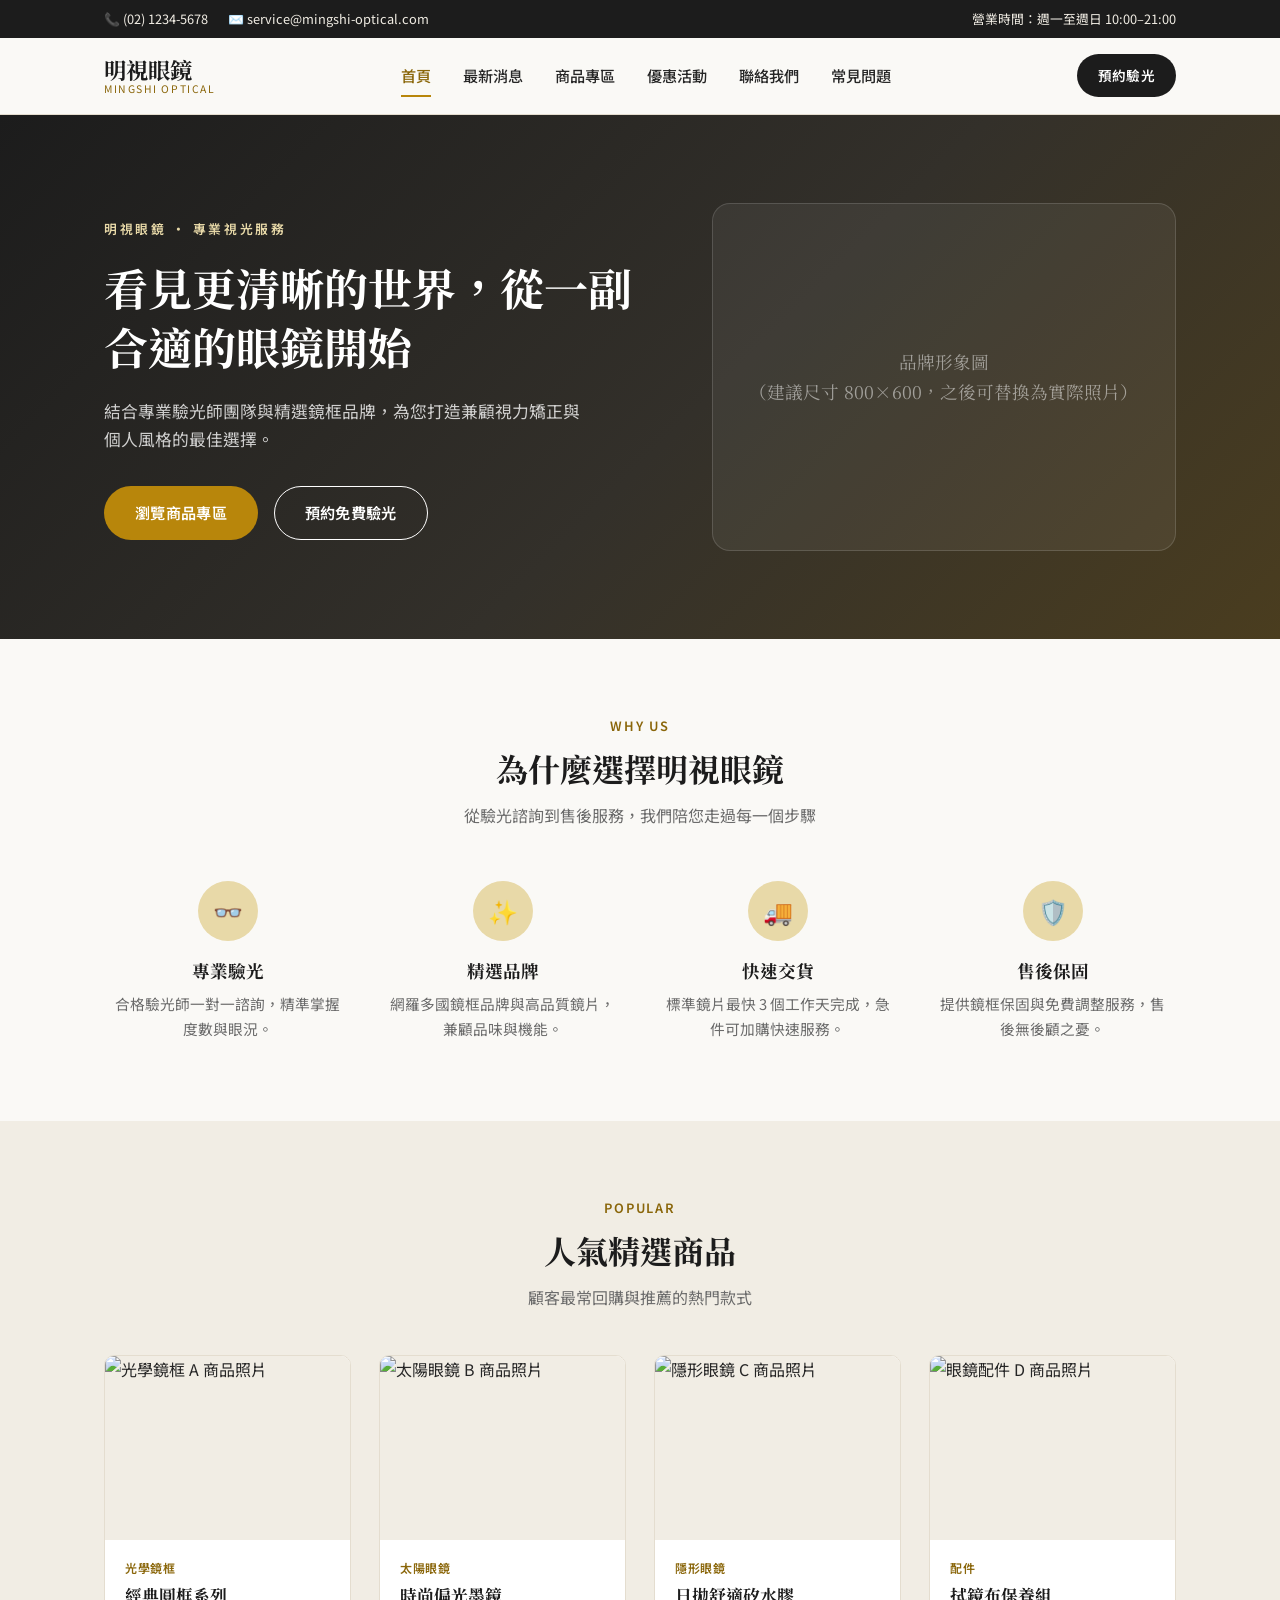
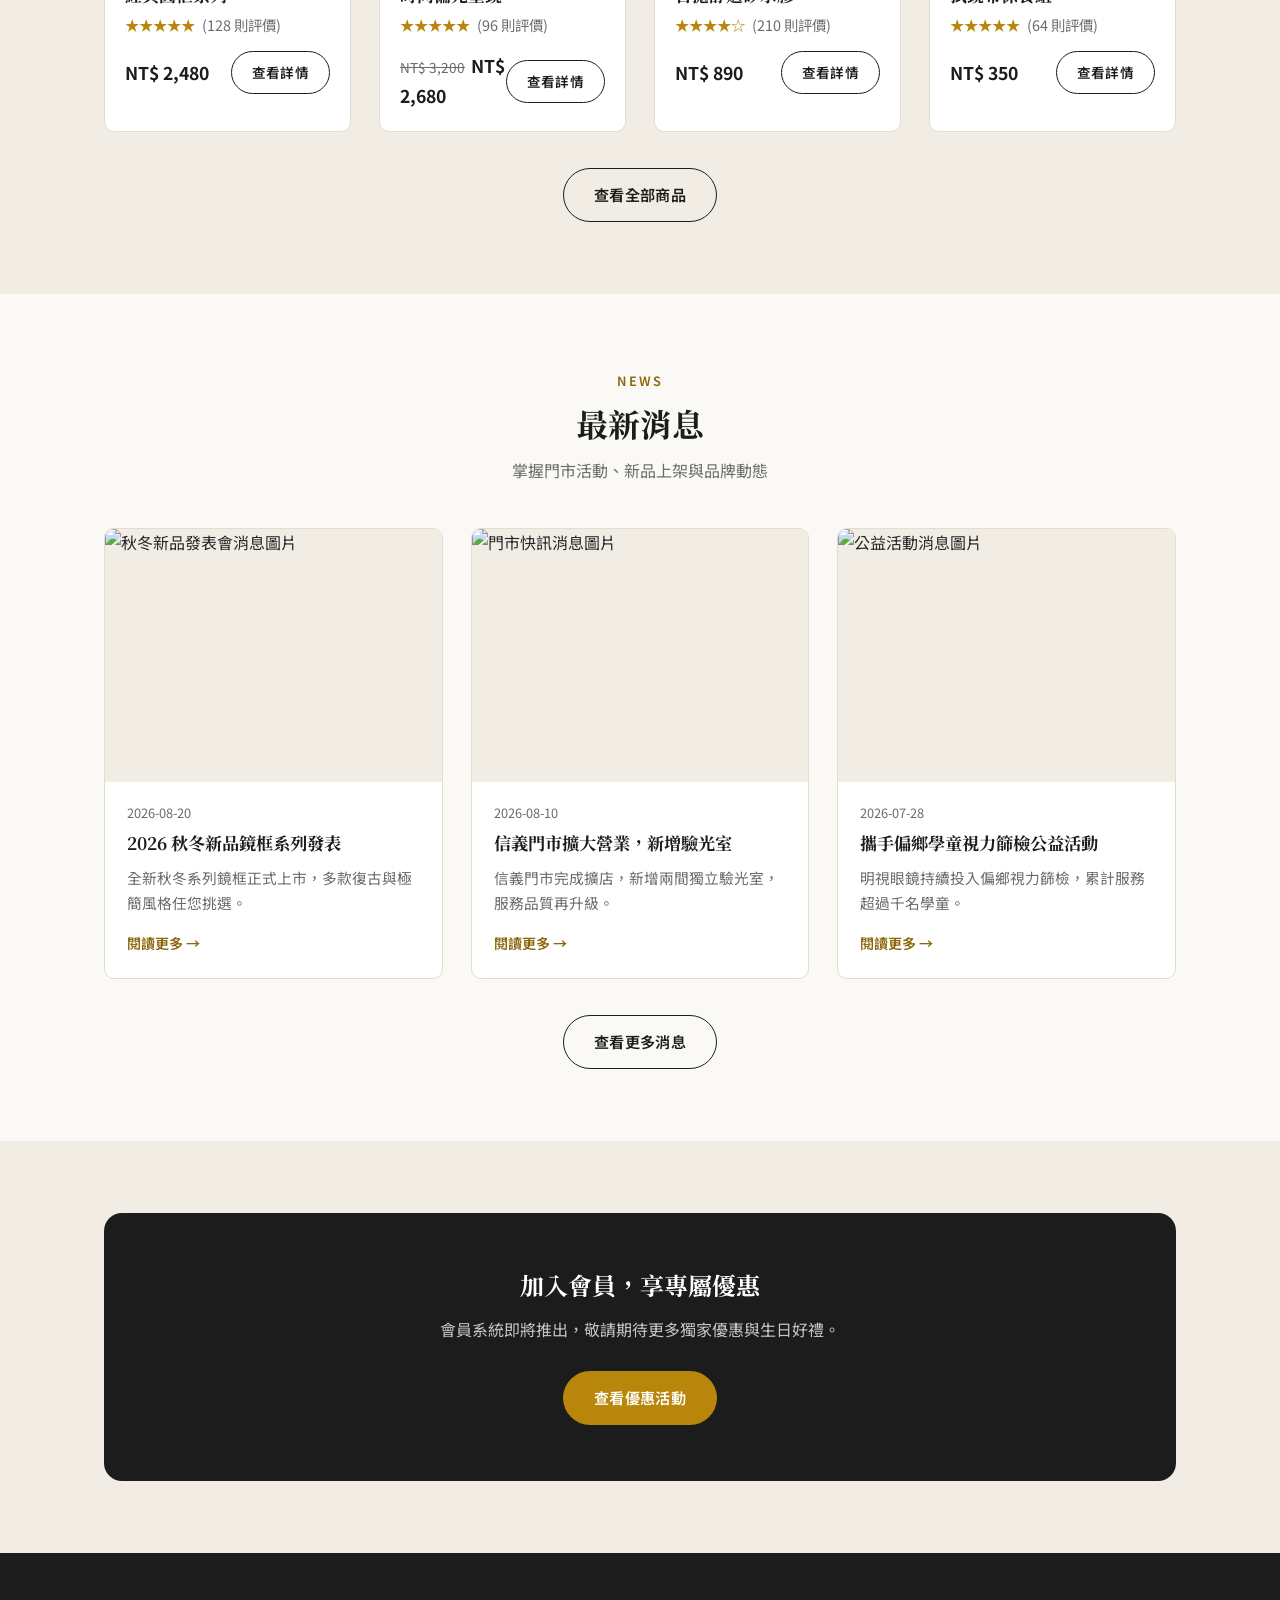
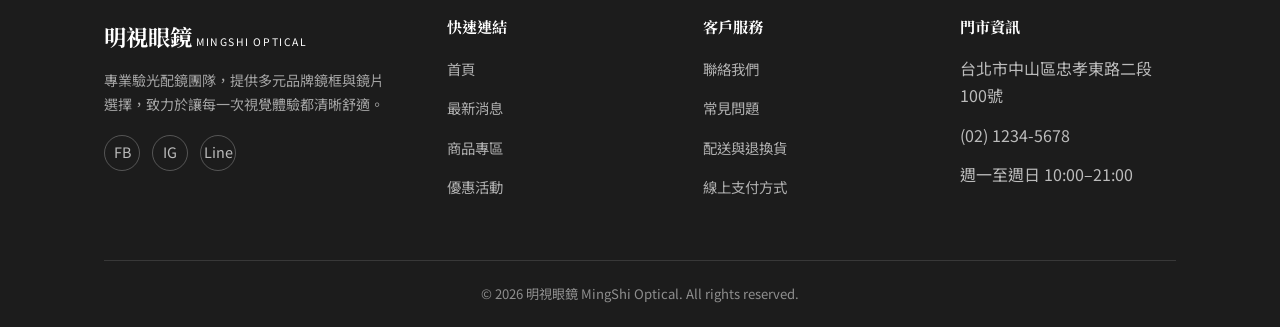
==== index.html @ 992bceb0 "Merge feature/homepage into develop" ====
<!DOCTYPE html>
<html lang="zh-Hant">
<head>
<meta charset="UTF-8">
<meta name="viewport" content="width=device-width, initial-scale=1.0">
<title>明視眼鏡 MingShi Optical｜首頁</title>
<meta name="description" content="明視眼鏡提供專業驗光、多元鏡框與鏡片選擇，優惠活動與線上客服一站服務。">
<link rel="preconnect" href="https://fonts.googleapis.com">
<link rel="preconnect" href="https://fonts.gstatic.com" crossorigin>
<link href="https://fonts.googleapis.com/css2?family=Noto+Sans+TC:wght@400;500;600;700&family=Noto+Serif+TC:wght@600;700&display=swap" rel="stylesheet">
<link rel="stylesheet" href="css/style.css">
</head>
<body>

<header class="site-header">
  <div class="topbar">
    <div class="container">
      <div class="topbar-info">
        <span>📞 (02) 1234-5678</span>
        <span>✉️ service@mingshi-optical.com</span>
      </div>
      <div class="topbar-info">
        <span>營業時間：週一至週日 10:00–21:00</span>
      </div>
    </div>
  </div>
  <div class="container">
    <nav class="nav">
      <a href="index.html" class="brand">
        <span class="brand-zh">明視眼鏡</span>
        <span class="brand-en">MingShi Optical</span>
      </a>
      <div class="nav-links" id="nav-links">
        <a href="index.html">首頁</a>
        <a href="news.html">最新消息</a>
        <a href="products.html">商品專區</a>
        <a href="promotions.html">優惠活動</a>
        <a href="contact.html">聯絡我們</a>
        <a href="faq.html">常見問題</a>
      </div>
      <div class="nav-actions">
        <a href="contact.html" class="btn btn-primary btn-sm">預約驗光</a>
        <button class="nav-toggle" aria-label="開啟選單" aria-expanded="false">
          <span></span><span></span><span></span>
        </button>
      </div>
    </nav>
  </div>
</header>

<section class="hero">
  <div class="container">
    <div>
      <span class="hero-eyebrow">明視眼鏡 · 專業視光服務</span>
      <h1>看見更清晰的世界，從一副合適的眼鏡開始</h1>
      <p>結合專業驗光師團隊與精選鏡框品牌，為您打造兼顧視力矯正與個人風格的最佳選擇。</p>
      <div class="hero-actions">
        <a href="products.html" class="btn btn-accent">瀏覽商品專區</a>
        <a href="contact.html" class="btn btn-outline" style="border-color:#fff;color:#fff">預約免費驗光</a>
      </div>
    </div>
    <div class="hero-visual">品牌形象圖<br>（建議尺寸 800×600，之後可替換為實際照片）</div>
  </div>
</section>

<section class="section">
  <div class="container">
    <div class="section-header">
      <span class="eyebrow">Why Us</span>
      <h2>為什麼選擇明視眼鏡</h2>
      <p>從驗光諮詢到售後服務，我們陪您走過每一個步驟</p>
    </div>
    <div class="grid grid-4">
      <div class="feature">
        <div class="feature-icon">👓</div>
        <h3>專業驗光</h3>
        <p>合格驗光師一對一諮詢，精準掌握度數與眼況。</p>
      </div>
      <div class="feature">
        <div class="feature-icon">✨</div>
        <h3>精選品牌</h3>
        <p>網羅多國鏡框品牌與高品質鏡片，兼顧品味與機能。</p>
      </div>
      <div class="feature">
        <div class="feature-icon">🚚</div>
        <h3>快速交貨</h3>
        <p>標準鏡片最快 3 個工作天完成，急件可加購快速服務。</p>
      </div>
      <div class="feature">
        <div class="feature-icon">🛡️</div>
        <h3>售後保固</h3>
        <p>提供鏡框保固與免費調整服務，售後無後顧之憂。</p>
      </div>
    </div>
  </div>
</section>

<section class="section section-alt">
  <div class="container">
    <div class="section-header">
      <span class="eyebrow">Popular</span>
      <h2>人氣精選商品</h2>
      <p>顧客最常回購與推薦的熱門款式</p>
    </div>
    <div class="grid grid-4">
      <div class="card product-card">
        <img class="card-img" src="https://placehold.co/400x300/f1ede4/6b6b6b?text=光學鏡框+A" alt="光學鏡框 A 商品照片">
        <div class="card-body">
          <div class="product-category">光學鏡框</div>
          <h3 class="product-name">經典圓框系列</h3>
          <div class="product-rating">★★★★★ <span>(128 則評價)</span></div>
          <div class="product-footer">
            <span class="product-price">NT$ 2,480</span>
            <a href="products.html" class="btn btn-outline btn-sm">查看詳情</a>
          </div>
        </div>
      </div>
      <div class="card product-card">
        <img class="card-img" src="https://placehold.co/400x300/f1ede4/6b6b6b?text=太陽眼鏡+B" alt="太陽眼鏡 B 商品照片">
        <div class="card-body">
          <div class="product-category">太陽眼鏡</div>
          <h3 class="product-name">時尚偏光墨鏡</h3>
          <div class="product-rating">★★★★★ <span>(96 則評價)</span></div>
          <div class="product-footer">
            <span class="product-price"><span class="old-price">NT$ 3,200</span>NT$ 2,680</span>
            <a href="products.html" class="btn btn-outline btn-sm">查看詳情</a>
          </div>
        </div>
      </div>
      <div class="card product-card">
        <img class="card-img" src="https://placehold.co/400x300/f1ede4/6b6b6b?text=隱形眼鏡+C" alt="隱形眼鏡 C 商品照片">
        <div class="card-body">
          <div class="product-category">隱形眼鏡</div>
          <h3 class="product-name">日拋舒適矽水膠</h3>
          <div class="product-rating">★★★★☆ <span>(210 則評價)</span></div>
          <div class="product-footer">
            <span class="product-price">NT$ 890</span>
            <a href="products.html" class="btn btn-outline btn-sm">查看詳情</a>
          </div>
        </div>
      </div>
      <div class="card product-card">
        <img class="card-img" src="https://placehold.co/400x300/f1ede4/6b6b6b?text=配件+D" alt="眼鏡配件 D 商品照片">
        <div class="card-body">
          <div class="product-category">配件</div>
          <h3 class="product-name">拭鏡布保養組</h3>
          <div class="product-rating">★★★★★ <span>(64 則評價)</span></div>
          <div class="product-footer">
            <span class="product-price">NT$ 350</span>
            <a href="products.html" class="btn btn-outline btn-sm">查看詳情</a>
          </div>
        </div>
      </div>
    </div>
    <div class="text-center" style="margin-top:36px">
      <a href="products.html" class="btn btn-outline">查看全部商品</a>
    </div>
  </div>
</section>

<section class="section">
  <div class="container">
    <div class="section-header">
      <span class="eyebrow">News</span>
      <h2>最新消息</h2>
      <p>掌握門市活動、新品上架與品牌動態</p>
    </div>
    <div class="grid grid-3">
      <div class="card news-card">
        <img class="card-img" src="https://placehold.co/400x260/1c1c1c/f1ede4?text=秋冬新品" alt="秋冬新品發表會消息圖片">
        <div class="card-body">
          <div class="news-date">2026-08-20</div>
          <h3 class="news-title">2026 秋冬新品鏡框系列發表</h3>
          <p class="news-excerpt">全新秋冬系列鏡框正式上市，多款復古與極簡風格任您挑選。</p>
          <a href="news.html" class="news-link">閱讀更多 →</a>
        </div>
      </div>
      <div class="card news-card">
        <img class="card-img" src="https://placehold.co/400x260/8a660a/faf9f6?text=門市快訊" alt="門市快訊消息圖片">
        <div class="card-body">
          <div class="news-date">2026-08-10</div>
          <h3 class="news-title">信義門市擴大營業，新增驗光室</h3>
          <p class="news-excerpt">信義門市完成擴店，新增兩間獨立驗光室，服務品質再升級。</p>
          <a href="news.html" class="news-link">閱讀更多 →</a>
        </div>
      </div>
      <div class="card news-card">
        <img class="card-img" src="https://placehold.co/400x260/3a3a3a/f1ede4?text=公益活動" alt="公益活動消息圖片">
        <div class="card-body">
          <div class="news-date">2026-07-28</div>
          <h3 class="news-title">攜手偏鄉學童視力篩檢公益活動</h3>
          <p class="news-excerpt">明視眼鏡持續投入偏鄉視力篩檢，累計服務超過千名學童。</p>
          <a href="news.html" class="news-link">閱讀更多 →</a>
        </div>
      </div>
    </div>
    <div class="text-center" style="margin-top:36px">
      <a href="news.html" class="btn btn-outline">查看更多消息</a>
    </div>
  </div>
</section>

<section class="section section-alt">
  <div class="container">
    <div class="cta-banner">
      <h2>加入會員，享專屬優惠</h2>
      <p>會員系統即將推出，敬請期待更多獨家優惠與生日好禮。</p>
      <a href="promotions.html" class="btn btn-accent">查看優惠活動</a>
    </div>
  </div>
</section>

<footer class="site-footer">
  <div class="container">
    <div class="footer-grid">
      <div class="footer-brand">
        <span class="brand-zh">明視眼鏡</span>
        <span class="brand-en">MingShi Optical</span>
        <p>專業驗光配鏡團隊，提供多元品牌鏡框與鏡片選擇，致力於讓每一次視覺體驗都清晰舒適。</p>
        <div class="footer-social">
          <a href="#" aria-label="Facebook">FB</a>
          <a href="#" aria-label="Instagram">IG</a>
          <a href="#" aria-label="Line">Line</a>
        </div>
      </div>
      <div class="footer-col">
        <h4>快速連結</h4>
        <ul>
          <li><a href="index.html">首頁</a></li>
          <li><a href="news.html">最新消息</a></li>
          <li><a href="products.html">商品專區</a></li>
          <li><a href="promotions.html">優惠活動</a></li>
        </ul>
      </div>
      <div class="footer-col">
        <h4>客戶服務</h4>
        <ul>
          <li><a href="contact.html">聯絡我們</a></li>
          <li><a href="faq.html">常見問題</a></li>
          <li><a href="faq.html#shipping">配送與退換貨</a></li>
          <li><a href="faq.html#payment">線上支付方式</a></li>
        </ul>
      </div>
      <div class="footer-col">
        <h4>門市資訊</h4>
        <ul>
          <li>台北市中山區忠孝東路二段100號</li>
          <li>(02) 1234-5678</li>
          <li>週一至週日 10:00–21:00</li>
        </ul>
      </div>
    </div>
    <div class="footer-bottom">
      &copy; 2026 明視眼鏡 MingShi Optical. All rights reserved.
    </div>
  </div>
</footer>

<script src="js/main.js"></script>
</body>
</html>
---- css/style.css ----
/* ==========================================================
   明視眼鏡 MingShi Optical — 全站共用樣式
   ========================================================== */

:root {
  --color-bg: #faf9f6;
  --color-bg-alt: #f1ede4;
  --color-surface: #ffffff;
  --color-text: #262626;
  --color-text-light: #6b6b6b;
  --color-border: #e4ddcf;

  --color-primary: #1c1c1c;
  --color-primary-light: #3a3a3a;
  --color-accent: #b8860b;
  --color-accent-light: #e8d9a8;
  --color-accent-dark: #8a660a;

  --color-success: #3f7a4e;
  --color-danger: #b3432b;

  --font-heading: "Noto Serif TC", "PMingLiU", serif;
  --font-body: "Noto Sans TC", "PingFang TC", "Microsoft JhengHei", sans-serif;

  --radius-sm: 4px;
  --radius-md: 10px;
  --radius-lg: 18px;

  --shadow-sm: 0 1px 3px rgba(0, 0, 0, 0.06);
  --shadow-md: 0 6px 20px rgba(0, 0, 0, 0.08);
  --shadow-lg: 0 12px 36px rgba(0, 0, 0, 0.12);

  --container-width: 1120px;
  --header-height: 76px;
}

/* ---------- Reset ---------- */
*,
*::before,
*::after {
  box-sizing: border-box;
}

html {
  scroll-behavior: smooth;
}

body {
  margin: 0;
  font-family: var(--font-body);
  color: var(--color-text);
  background: var(--color-bg);
  line-height: 1.7;
  -webkit-font-smoothing: antialiased;
}

img {
  max-width: 100%;
  display: block;
}

a {
  color: inherit;
  text-decoration: none;
}

ul {
  margin: 0;
  padding: 0;
  list-style: none;
}

h1, h2, h3, h4 {
  font-family: var(--font-heading);
  font-weight: 700;
  line-height: 1.35;
  margin: 0 0 0.6em;
  color: var(--color-primary);
}

p {
  margin: 0 0 1em;
}

button {
  font-family: inherit;
  cursor: pointer;
}

/* ---------- Layout helpers ---------- */
.container {
  width: 100%;
  max-width: var(--container-width);
  margin: 0 auto;
  padding: 0 24px;
}

.section {
  padding: 72px 0;
}

.section-alt {
  background: var(--color-bg-alt);
}

.section-header {
  text-align: center;
  max-width: 640px;
  margin: 0 auto 44px;
}

.section-header .eyebrow {
  display: inline-block;
  font-size: 0.8rem;
  letter-spacing: 0.15em;
  color: var(--color-accent-dark);
  font-weight: 600;
  margin-bottom: 10px;
  text-transform: uppercase;
}

.section-header h2 {
  font-size: 2rem;
  margin-bottom: 12px;
}

.section-header p {
  color: var(--color-text-light);
  margin: 0;
}

.grid {
  display: grid;
  gap: 28px;
}

.grid-2 { grid-template-columns: repeat(2, 1fr); }
.grid-3 { grid-template-columns: repeat(3, 1fr); }
.grid-4 { grid-template-columns: repeat(4, 1fr); }

@media (max-width: 900px) {
  .grid-3, .grid-4 { grid-template-columns: repeat(2, 1fr); }
}

@media (max-width: 600px) {
  .grid-2, .grid-3, .grid-4 { grid-template-columns: 1fr; }
}

/* ---------- Buttons ---------- */
.btn {
  display: inline-flex;
  align-items: center;
  justify-content: center;
  gap: 8px;
  padding: 13px 30px;
  border-radius: 999px;
  border: 1px solid transparent;
  font-size: 0.95rem;
  font-weight: 600;
  letter-spacing: 0.02em;
  transition: transform 0.15s ease, box-shadow 0.15s ease, background 0.15s ease, color 0.15s ease;
  white-space: nowrap;
}

.btn:active {
  transform: translateY(1px);
}

.btn-primary {
  background: var(--color-primary);
  color: #fff;
}

.btn-primary:hover {
  background: var(--color-accent);
  box-shadow: var(--shadow-md);
}

.btn-outline {
  background: transparent;
  border-color: var(--color-primary);
  color: var(--color-primary);
}

.btn-outline:hover {
  background: var(--color-primary);
  color: #fff;
}

.btn-accent {
  background: var(--color-accent);
  color: #fff;
}

.btn-accent:hover {
  background: var(--color-accent-dark);
}

.btn-block {
  width: 100%;
}

.btn-sm {
  padding: 9px 20px;
  font-size: 0.85rem;
}

.btn:disabled,
.btn[aria-disabled="true"] {
  opacity: 0.55;
  cursor: not-allowed;
}

/* ---------- Badge ---------- */
.badge {
  display: inline-block;
  padding: 4px 12px;
  border-radius: 999px;
  font-size: 0.75rem;
  font-weight: 600;
  background: var(--color-accent-light);
  color: var(--color-accent-dark);
}

.badge-dark {
  background: var(--color-primary);
  color: #fff;
}

/* ---------- Card ---------- */
.card {
  background: var(--color-surface);
  border-radius: var(--radius-md);
  border: 1px solid var(--color-border);
  overflow: hidden;
  transition: box-shadow 0.2s ease, transform 0.2s ease;
}

.card:hover {
  box-shadow: var(--shadow-md);
  transform: translateY(-3px);
}

.card-body {
  padding: 22px;
}

.card-img {
  width: 100%;
  aspect-ratio: 4 / 3;
  object-fit: cover;
  background: var(--color-bg-alt);
}

/* ---------- Top bar ---------- */
.topbar {
  background: var(--color-primary);
  color: #f1ede4;
  font-size: 0.8rem;
}

.topbar .container {
  display: flex;
  justify-content: space-between;
  align-items: center;
  padding-top: 8px;
  padding-bottom: 8px;
  gap: 16px;
  flex-wrap: wrap;
}

.topbar a {
  opacity: 0.9;
}

.topbar a:hover {
  opacity: 1;
  color: var(--color-accent-light);
}

.topbar-info {
  display: flex;
  gap: 20px;
  flex-wrap: wrap;
}

/* ---------- Header / Nav ---------- */
.site-header {
  position: sticky;
  top: 0;
  z-index: 100;
  background: rgba(250, 249, 246, 0.92);
  backdrop-filter: saturate(180%) blur(10px);
  border-bottom: 1px solid var(--color-border);
}

.nav {
  display: flex;
  align-items: center;
  justify-content: space-between;
  height: var(--header-height);
}

.brand {
  display: flex;
  flex-direction: column;
  line-height: 1.2;
}

.brand-zh {
  font-family: var(--font-heading);
  font-size: 1.4rem;
  font-weight: 700;
  color: var(--color-primary);
}

.brand-en {
  font-size: 0.65rem;
  letter-spacing: 0.15em;
  color: var(--color-accent-dark);
  text-transform: uppercase;
}

.nav-links {
  display: flex;
  align-items: center;
  gap: 32px;
}

.nav-links a {
  font-size: 0.95rem;
  font-weight: 500;
  color: var(--color-text);
  position: relative;
  padding: 6px 0;
}

.nav-links a::after {
  content: "";
  position: absolute;
  left: 0;
  bottom: -2px;
  width: 0;
  height: 2px;
  background: var(--color-accent);
  transition: width 0.2s ease;
}

.nav-links a:hover::after,
.nav-links a.active::after {
  width: 100%;
}

.nav-links a.active {
  color: var(--color-accent-dark);
}

.nav-actions {
  display: flex;
  align-items: center;
  gap: 14px;
}

.nav-toggle {
  display: none;
  flex-direction: column;
  gap: 5px;
  background: none;
  border: none;
  padding: 8px;
}

.nav-toggle span {
  width: 24px;
  height: 2px;
  background: var(--color-primary);
  transition: transform 0.2s ease, opacity 0.2s ease;
}

@media (max-width: 860px) {
  .nav-toggle {
    display: inline-flex;
  }

  .nav-links {
    position: absolute;
    top: var(--header-height);
    left: 0;
    right: 0;
    background: var(--color-surface);
    border-bottom: 1px solid var(--color-border);
    flex-direction: column;
    align-items: flex-start;
    gap: 0;
    max-height: 0;
    overflow: hidden;
    transition: max-height 0.25s ease;
  }

  .nav-links.open {
    max-height: 480px;
  }

  .nav-links a {
    width: 100%;
    padding: 16px 24px;
    border-bottom: 1px solid var(--color-border);
  }

  .nav-links a::after {
    display: none;
  }

  .topbar-info {
    gap: 12px;
  }
}

/* ---------- Hero ---------- */
.hero {
  position: relative;
  background: linear-gradient(135deg, #1c1c1c 0%, #33302a 55%, #4a3d1f 100%);
  color: #fff;
  overflow: hidden;
}

.hero .container {
  display: grid;
  grid-template-columns: 1.1fr 0.9fr;
  align-items: center;
  gap: 40px;
  padding-top: 88px;
  padding-bottom: 88px;
  min-height: 520px;
}

.hero-eyebrow {
  display: inline-block;
  color: var(--color-accent-light);
  letter-spacing: 0.2em;
  font-size: 0.8rem;
  font-weight: 600;
  margin-bottom: 18px;
  text-transform: uppercase;
}

.hero h1 {
  color: #fff;
  font-size: 2.75rem;
  margin-bottom: 20px;
}

.hero p {
  color: rgba(255, 255, 255, 0.78);
  font-size: 1.05rem;
  max-width: 480px;
  margin-bottom: 32px;
}

.hero-actions {
  display: flex;
  gap: 16px;
  flex-wrap: wrap;
}

.hero-visual {
  border-radius: var(--radius-lg);
  background: rgba(255, 255, 255, 0.06);
  border: 1px solid rgba(255, 255, 255, 0.14);
  aspect-ratio: 4 / 3;
  display: flex;
  align-items: center;
  justify-content: center;
  font-family: var(--font-heading);
  color: rgba(255, 255, 255, 0.5);
  font-size: 1.1rem;
  text-align: center;
  padding: 24px;
}

@media (max-width: 860px) {
  .hero .container {
    grid-template-columns: 1fr;
    padding-top: 56px;
    padding-bottom: 56px;
  }

  .hero h1 {
    font-size: 2.1rem;
  }
}

/* ---------- Page header (for sub pages) ---------- */
.page-header {
  background: var(--color-bg-alt);
  border-bottom: 1px solid var(--color-border);
  padding: 56px 0;
  text-align: center;
}

.page-header .eyebrow {
  display: inline-block;
  font-size: 0.8rem;
  letter-spacing: 0.15em;
  color: var(--color-accent-dark);
  font-weight: 600;
  margin-bottom: 10px;
  text-transform: uppercase;
}

.page-header h1 {
  font-size: 2.2rem;
  margin-bottom: 10px;
}

.page-header p {
  color: var(--color-text-light);
  max-width: 560px;
  margin: 0 auto;
}

.breadcrumb {
  font-size: 0.85rem;
  color: var(--color-text-light);
  margin-top: 14px;
}

.breadcrumb a:hover {
  color: var(--color-accent-dark);
}

/* ---------- Features ---------- */
.feature {
  text-align: center;
  padding: 8px;
}

.feature-icon {
  width: 60px;
  height: 60px;
  margin: 0 auto 18px;
  border-radius: 50%;
  background: var(--color-accent-light);
  color: var(--color-accent-dark);
  display: flex;
  align-items: center;
  justify-content: center;
  font-size: 1.5rem;
}

.feature h3 {
  font-size: 1.1rem;
  margin-bottom: 8px;
}

.feature p {
  color: var(--color-text-light);
  font-size: 0.92rem;
  margin: 0;
}

/* ---------- Product card ---------- */
.product-card .card-body {
  padding: 18px 20px 20px;
}

.product-category {
  font-size: 0.75rem;
  color: var(--color-accent-dark);
  font-weight: 600;
  letter-spacing: 0.05em;
  text-transform: uppercase;
  margin-bottom: 6px;
}

.product-name {
  font-size: 1.05rem;
  margin-bottom: 6px;
}

.product-rating {
  color: var(--color-accent);
  font-size: 0.9rem;
  margin-bottom: 10px;
}

.product-rating span {
  color: var(--color-text-light);
  margin-left: 4px;
}

.product-footer {
  display: flex;
  align-items: center;
  justify-content: space-between;
  margin-top: 14px;
}

.product-price {
  font-weight: 700;
  font-size: 1.1rem;
  color: var(--color-primary);
}

.product-price .old-price {
  font-weight: 400;
  font-size: 0.85rem;
  color: var(--color-text-light);
  text-decoration: line-through;
  margin-right: 6px;
}

/* ---------- Filter tabs ---------- */
.filter-tabs {
  display: flex;
  flex-wrap: wrap;
  justify-content: center;
  gap: 10px;
  margin-bottom: 40px;
}

.filter-tab {
  padding: 9px 22px;
  border-radius: 999px;
  border: 1px solid var(--color-border);
  background: var(--color-surface);
  font-size: 0.9rem;
  font-weight: 500;
  color: var(--color-text);
  transition: all 0.15s ease;
}

.filter-tab:hover {
  border-color: var(--color-accent);
}

.filter-tab.active {
  background: var(--color-primary);
  border-color: var(--color-primary);
  color: #fff;
}

/* ---------- Review card ---------- */
.review-card {
  background: var(--color-surface);
  border: 1px solid var(--color-border);
  border-radius: var(--radius-md);
  padding: 26px;
}

.review-stars {
  color: var(--color-accent);
  margin-bottom: 12px;
  font-size: 0.95rem;
}

.review-text {
  color: var(--color-text);
  margin-bottom: 16px;
}

.review-author {
  display: flex;
  align-items: center;
  gap: 12px;
}

.review-avatar {
  width: 40px;
  height: 40px;
  border-radius: 50%;
  background: var(--color-accent-light);
  color: var(--color-accent-dark);
  display: flex;
  align-items: center;
  justify-content: center;
  font-weight: 700;
  flex-shrink: 0;
}

.review-author-name {
  font-weight: 600;
  font-size: 0.92rem;
}

.review-author-meta {
  font-size: 0.8rem;
  color: var(--color-text-light);
}

/* ---------- News card ---------- */
.news-card .card-body {
  padding: 20px 22px 22px;
}

.news-date {
  font-size: 0.8rem;
  color: var(--color-text-light);
  margin-bottom: 8px;
}

.news-title {
  font-size: 1.08rem;
  margin-bottom: 10px;
}

.news-excerpt {
  color: var(--color-text-light);
  font-size: 0.92rem;
  margin-bottom: 14px;
}

.news-link {
  font-size: 0.88rem;
  font-weight: 600;
  color: var(--color-accent-dark);
}

.news-link:hover {
  color: var(--color-primary);
}

/* ---------- Promotion banner ---------- */
.promo-banner {
  border-radius: var(--radius-lg);
  padding: 40px;
  color: #fff;
  background: linear-gradient(120deg, #1c1c1c, #4a3d1f);
  display: flex;
  align-items: center;
  justify-content: space-between;
  gap: 24px;
  flex-wrap: wrap;
}

.promo-banner h3 {
  color: #fff;
  margin-bottom: 8px;
}

.promo-banner p {
  color: rgba(255, 255, 255, 0.78);
  margin: 0;
}

.promo-card {
  background: var(--color-surface);
  border: 1px solid var(--color-border);
  border-radius: var(--radius-md);
  padding: 26px;
  position: relative;
}

.promo-card .badge {
  position: absolute;
  top: 20px;
  right: 20px;
}

.promo-code {
  display: inline-block;
  margin-top: 14px;
  padding: 8px 16px;
  border: 1px dashed var(--color-accent);
  border-radius: var(--radius-sm);
  font-family: monospace;
  font-weight: 700;
  color: var(--color-accent-dark);
  letter-spacing: 0.05em;
}

/* ---------- Member gate (no backend yet) ---------- */
.member-gate {
  position: relative;
  border-radius: var(--radius-md);
  overflow: hidden;
  border: 1px solid var(--color-border);
}

.member-gate-content {
  filter: blur(4px);
  opacity: 0.6;
  pointer-events: none;
  user-select: none;
}

.member-gate-overlay {
  position: absolute;
  inset: 0;
  display: flex;
  flex-direction: column;
  align-items: center;
  justify-content: center;
  gap: 14px;
  background: rgba(28, 28, 28, 0.55);
  color: #fff;
  text-align: center;
  padding: 24px;
}

.member-gate-overlay p {
  color: rgba(255, 255, 255, 0.85);
  margin: 0;
  max-width: 320px;
}

/* ---------- Accordion (FAQ) ---------- */
.accordion-group {
  margin-bottom: 48px;
}

.accordion-group-title {
  display: flex;
  align-items: center;
  gap: 10px;
  font-size: 1.2rem;
  margin-bottom: 18px;
  color: var(--color-accent-dark);
}

.accordion-item {
  border: 1px solid var(--color-border);
  border-radius: var(--radius-sm);
  margin-bottom: 12px;
  background: var(--color-surface);
  overflow: hidden;
}

.accordion-question {
  width: 100%;
  display: flex;
  align-items: center;
  justify-content: space-between;
  gap: 16px;
  background: none;
  border: none;
  text-align: left;
  padding: 18px 22px;
  font-size: 0.98rem;
  font-weight: 600;
  color: var(--color-text);
}

.accordion-icon {
  flex-shrink: 0;
  width: 22px;
  height: 22px;
  border-radius: 50%;
  border: 1px solid var(--color-border);
  display: flex;
  align-items: center;
  justify-content: center;
  font-size: 0.9rem;
  transition: transform 0.2s ease;
}

.accordion-item.open .accordion-icon {
  transform: rotate(45deg);
  color: var(--color-accent-dark);
  border-color: var(--color-accent);
}

.accordion-answer {
  max-height: 0;
  overflow: hidden;
  transition: max-height 0.25s ease;
}

.accordion-answer-inner {
  padding: 0 22px 20px;
  color: var(--color-text-light);
  font-size: 0.93rem;
}

/* ---------- Forms ---------- */
.form-group {
  margin-bottom: 20px;
}

.form-group label {
  display: block;
  font-size: 0.88rem;
  font-weight: 600;
  margin-bottom: 8px;
}

.form-control {
  width: 100%;
  padding: 12px 14px;
  border: 1px solid var(--color-border);
  border-radius: var(--radius-sm);
  font-family: inherit;
  font-size: 0.95rem;
  background: var(--color-surface);
  color: var(--color-text);
  transition: border-color 0.15s ease;
}

.form-control:focus {
  outline: none;
  border-color: var(--color-accent);
}

textarea.form-control {
  resize: vertical;
  min-height: 130px;
}

.form-row {
  display: grid;
  grid-template-columns: 1fr 1fr;
  gap: 20px;
}

@media (max-width: 600px) {
  .form-row {
    grid-template-columns: 1fr;
  }
}

.form-note {
  font-size: 0.82rem;
  color: var(--color-text-light);
  margin-top: -8px;
  margin-bottom: 20px;
}

.form-success {
  display: none;
  align-items: center;
  gap: 10px;
  background: #eaf3ec;
  border: 1px solid var(--color-success);
  color: #285c34;
  padding: 14px 18px;
  border-radius: var(--radius-sm);
  margin-bottom: 20px;
  font-size: 0.9rem;
}

.form-success.show {
  display: flex;
}

/* ---------- Contact info list ---------- */
.contact-info-list {
  display: flex;
  flex-direction: column;
  gap: 22px;
}

.contact-info-item {
  display: flex;
  gap: 16px;
  align-items: flex-start;
}

.contact-info-icon {
  flex-shrink: 0;
  width: 44px;
  height: 44px;
  border-radius: 50%;
  background: var(--color-accent-light);
  color: var(--color-accent-dark);
  display: flex;
  align-items: center;
  justify-content: center;
  font-size: 1.1rem;
}

.contact-info-item h4 {
  margin-bottom: 4px;
  font-size: 1rem;
}

.contact-info-item p {
  margin: 0;
  color: var(--color-text-light);
  font-size: 0.92rem;
}

.map-placeholder {
  width: 100%;
  aspect-ratio: 16 / 10;
  border-radius: var(--radius-md);
  background: var(--color-bg-alt);
  border: 1px dashed var(--color-border);
  display: flex;
  align-items: center;
  justify-content: center;
  color: var(--color-text-light);
  font-size: 0.9rem;
  text-align: center;
  padding: 20px;
}

/* ---------- CTA banner ---------- */
.cta-banner {
  background: var(--color-primary);
  color: #fff;
  border-radius: var(--radius-lg);
  padding: 56px 40px;
  text-align: center;
}

.cta-banner h2 {
  color: #fff;
}

.cta-banner p {
  color: rgba(255, 255, 255, 0.75);
  margin-bottom: 28px;
}

/* ---------- Footer ---------- */
.site-footer {
  background: var(--color-primary);
  color: rgba(255, 255, 255, 0.7);
  padding: 64px 0 0;
}

.footer-grid {
  display: grid;
  grid-template-columns: 1.4fr 1fr 1fr 1fr;
  gap: 40px;
  padding-bottom: 48px;
  border-bottom: 1px solid rgba(255, 255, 255, 0.12);
}

@media (max-width: 860px) {
  .footer-grid {
    grid-template-columns: 1fr 1fr;
  }
}

@media (max-width: 560px) {
  .footer-grid {
    grid-template-columns: 1fr;
  }
}

.footer-brand .brand-zh,
.footer-brand .brand-en {
  color: #fff;
}

.footer-brand p {
  margin-top: 14px;
  font-size: 0.88rem;
  color: rgba(255, 255, 255, 0.6);
  max-width: 280px;
}

.footer-social {
  display: flex;
  gap: 12px;
  margin-top: 18px;
}

.footer-social a {
  width: 36px;
  height: 36px;
  border-radius: 50%;
  border: 1px solid rgba(255, 255, 255, 0.25);
  display: flex;
  align-items: center;
  justify-content: center;
  font-size: 0.9rem;
  transition: background 0.15s ease, border-color 0.15s ease;
}

.footer-social a:hover {
  background: var(--color-accent);
  border-color: var(--color-accent);
}

.footer-col h4 {
  color: #fff;
  font-size: 0.95rem;
  margin-bottom: 18px;
}

.footer-col ul li {
  margin-bottom: 12px;
}

.footer-col a {
  font-size: 0.9rem;
  color: rgba(255, 255, 255, 0.65);
}

.footer-col a:hover {
  color: var(--color-accent-light);
}

.footer-bottom {
  padding: 22px 0;
  text-align: center;
  font-size: 0.82rem;
  color: rgba(255, 255, 255, 0.5);
}

/* ---------- Utilities ---------- */
.text-center { text-align: center; }
.mt-0 { margin-top: 0; }
.mb-0 { margin-bottom: 0; }
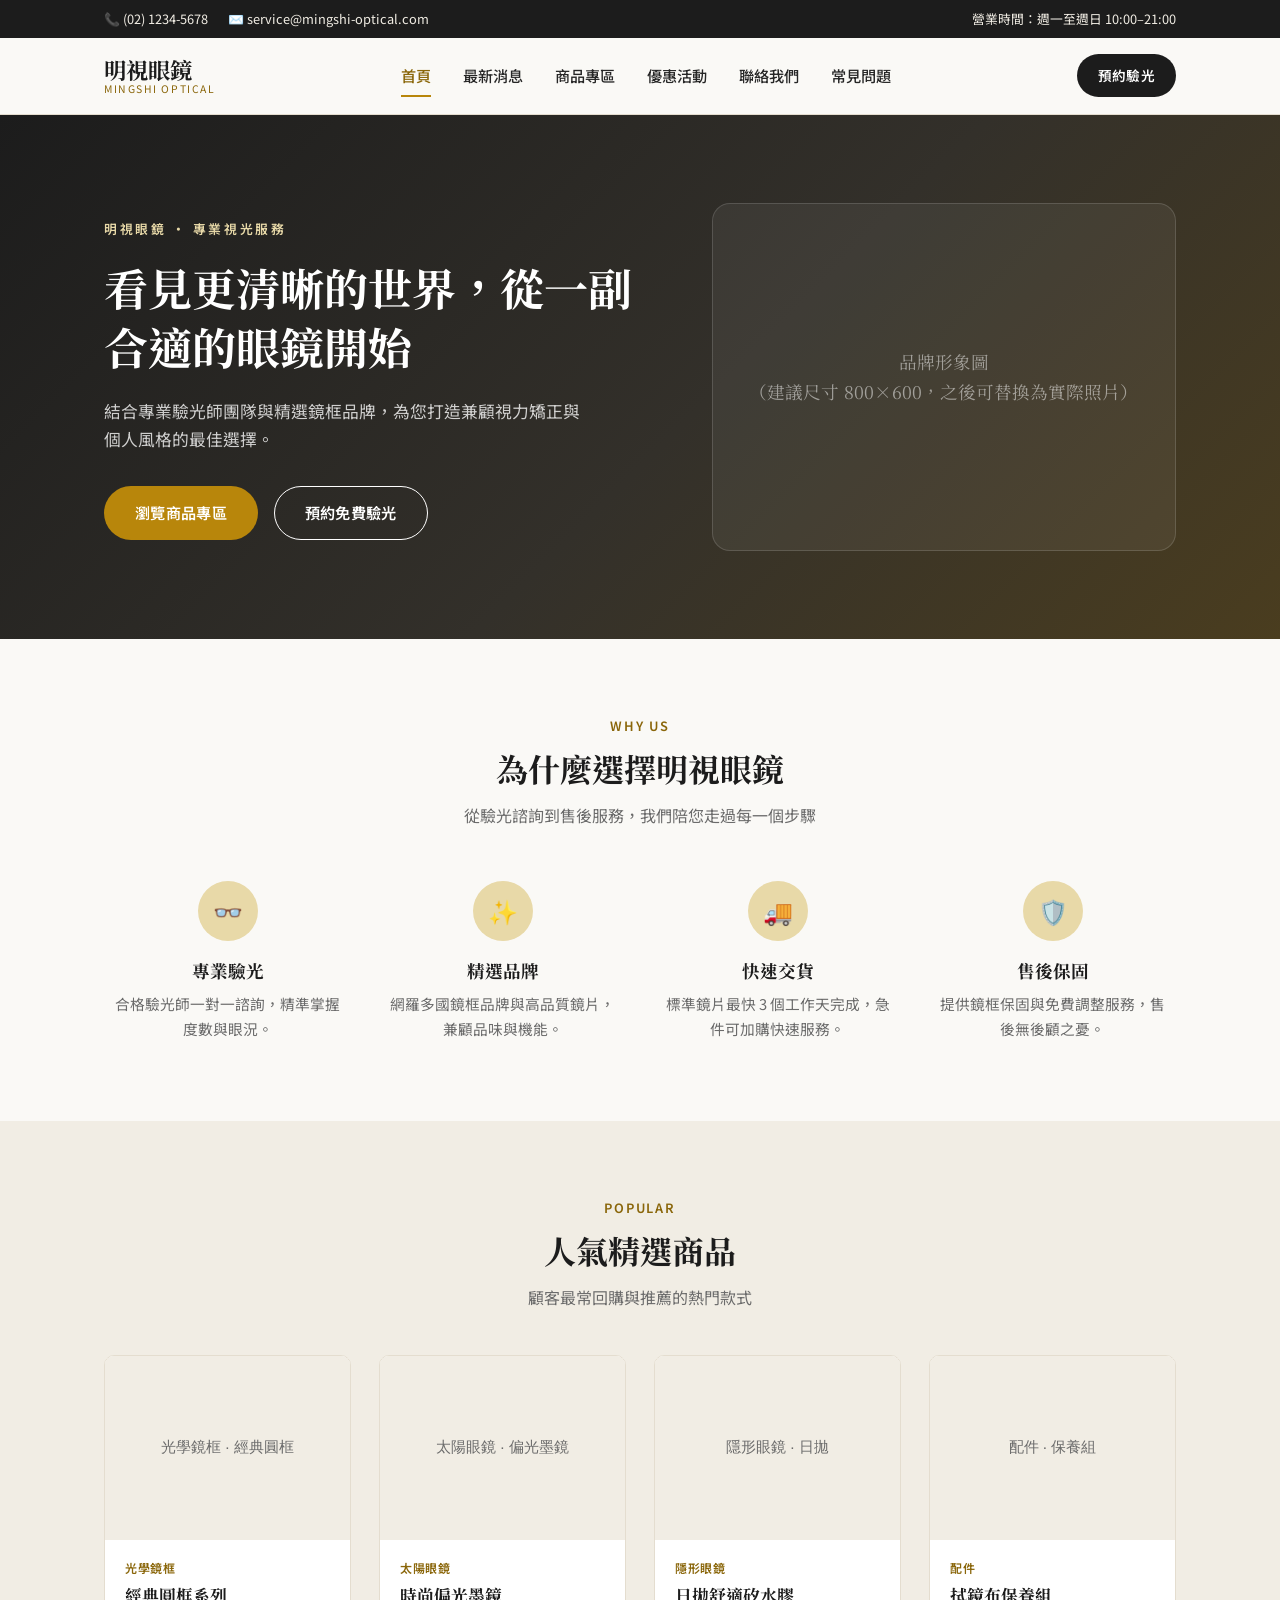
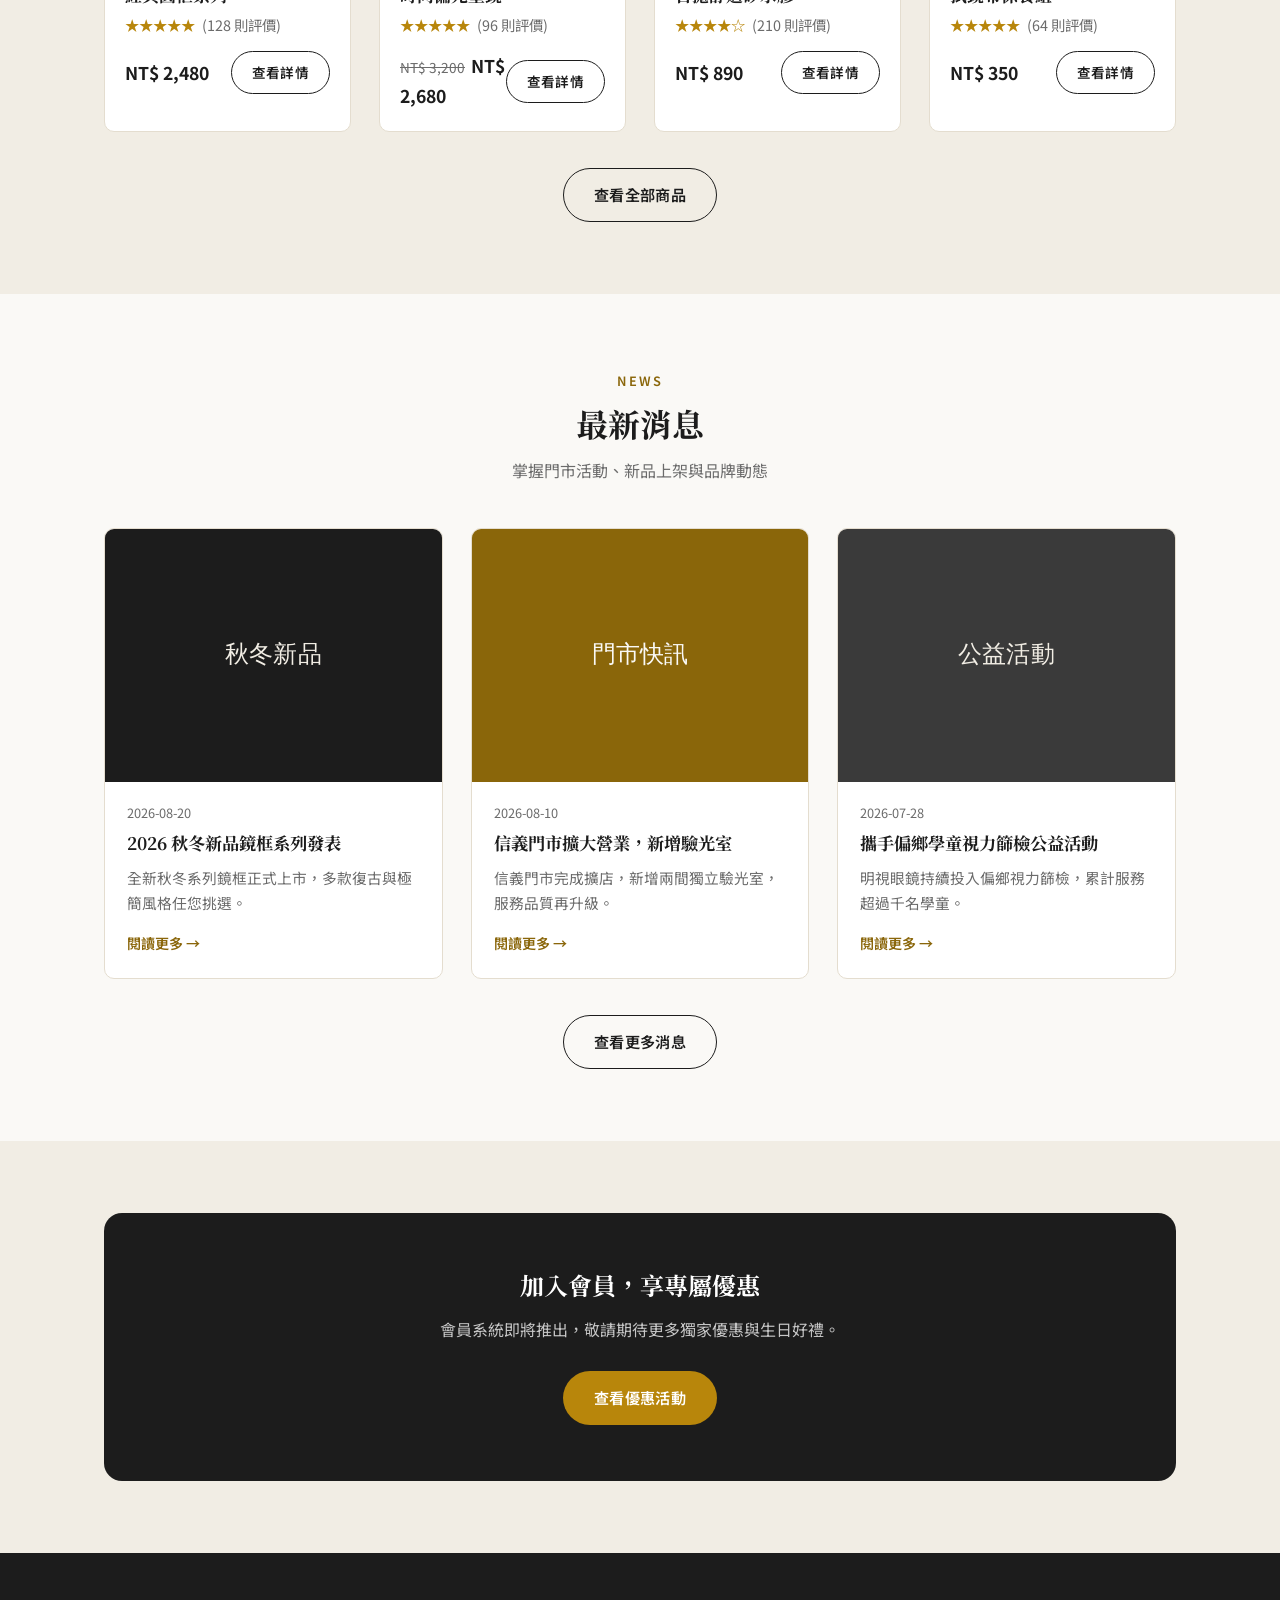
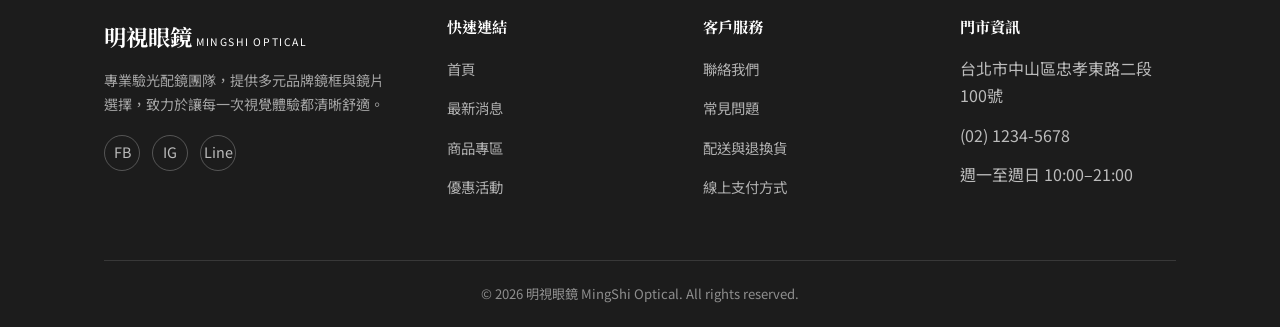
==== commit e00d1e04: "Merge fix/local-placeholder-images into develop" ====
--- a/index.html
+++ b/index.html
@@ -104,7 +104,7 @@
     </div>
     <div class="grid grid-4">
       <div class="card product-card">
-        <img class="card-img" src="https://placehold.co/400x300/f1ede4/6b6b6b?text=光學鏡框+A" alt="光學鏡框 A 商品照片">
+        <img class="card-img" src="images/placeholders/product-optical-1.svg" alt="經典圓框光學鏡框商品照片">
         <div class="card-body">
           <div class="product-category">光學鏡框</div>
           <h3 class="product-name">經典圓框系列</h3>
@@ -116,7 +116,7 @@
         </div>
       </div>
       <div class="card product-card">
-        <img class="card-img" src="https://placehold.co/400x300/f1ede4/6b6b6b?text=太陽眼鏡+B" alt="太陽眼鏡 B 商品照片">
+        <img class="card-img" src="images/placeholders/product-sun-1.svg" alt="時尚偏光墨鏡商品照片">
         <div class="card-body">
           <div class="product-category">太陽眼鏡</div>
           <h3 class="product-name">時尚偏光墨鏡</h3>
@@ -128,7 +128,7 @@
         </div>
       </div>
       <div class="card product-card">
-        <img class="card-img" src="https://placehold.co/400x300/f1ede4/6b6b6b?text=隱形眼鏡+C" alt="隱形眼鏡 C 商品照片">
+        <img class="card-img" src="images/placeholders/product-contact-1.svg" alt="日拋舒適矽水膠隱形眼鏡商品照片">
         <div class="card-body">
           <div class="product-category">隱形眼鏡</div>
           <h3 class="product-name">日拋舒適矽水膠</h3>
@@ -140,7 +140,7 @@
         </div>
       </div>
       <div class="card product-card">
-        <img class="card-img" src="https://placehold.co/400x300/f1ede4/6b6b6b?text=配件+D" alt="眼鏡配件 D 商品照片">
+        <img class="card-img" src="images/placeholders/product-accessory-1.svg" alt="拭鏡布保養組商品照片">
         <div class="card-body">
           <div class="product-category">配件</div>
           <h3 class="product-name">拭鏡布保養組</h3>
@@ -167,7 +167,7 @@
     </div>
     <div class="grid grid-3">
       <div class="card news-card">
-        <img class="card-img" src="https://placehold.co/400x260/1c1c1c/f1ede4?text=秋冬新品" alt="秋冬新品發表會消息圖片">
+        <img class="card-img" src="images/placeholders/news-1.svg" alt="秋冬新品發表會消息圖片">
         <div class="card-body">
           <div class="news-date">2026-08-20</div>
           <h3 class="news-title">2026 秋冬新品鏡框系列發表</h3>
@@ -176,7 +176,7 @@
         </div>
       </div>
       <div class="card news-card">
-        <img class="card-img" src="https://placehold.co/400x260/8a660a/faf9f6?text=門市快訊" alt="門市快訊消息圖片">
+        <img class="card-img" src="images/placeholders/news-2.svg" alt="門市快訊消息圖片">
         <div class="card-body">
           <div class="news-date">2026-08-10</div>
           <h3 class="news-title">信義門市擴大營業，新增驗光室</h3>
@@ -185,7 +185,7 @@
         </div>
       </div>
       <div class="card news-card">
-        <img class="card-img" src="https://placehold.co/400x260/3a3a3a/f1ede4?text=公益活動" alt="公益活動消息圖片">
+        <img class="card-img" src="images/placeholders/news-3.svg" alt="公益活動消息圖片">
         <div class="card-body">
           <div class="news-date">2026-07-28</div>
           <h3 class="news-title">攜手偏鄉學童視力篩檢公益活動</h3>
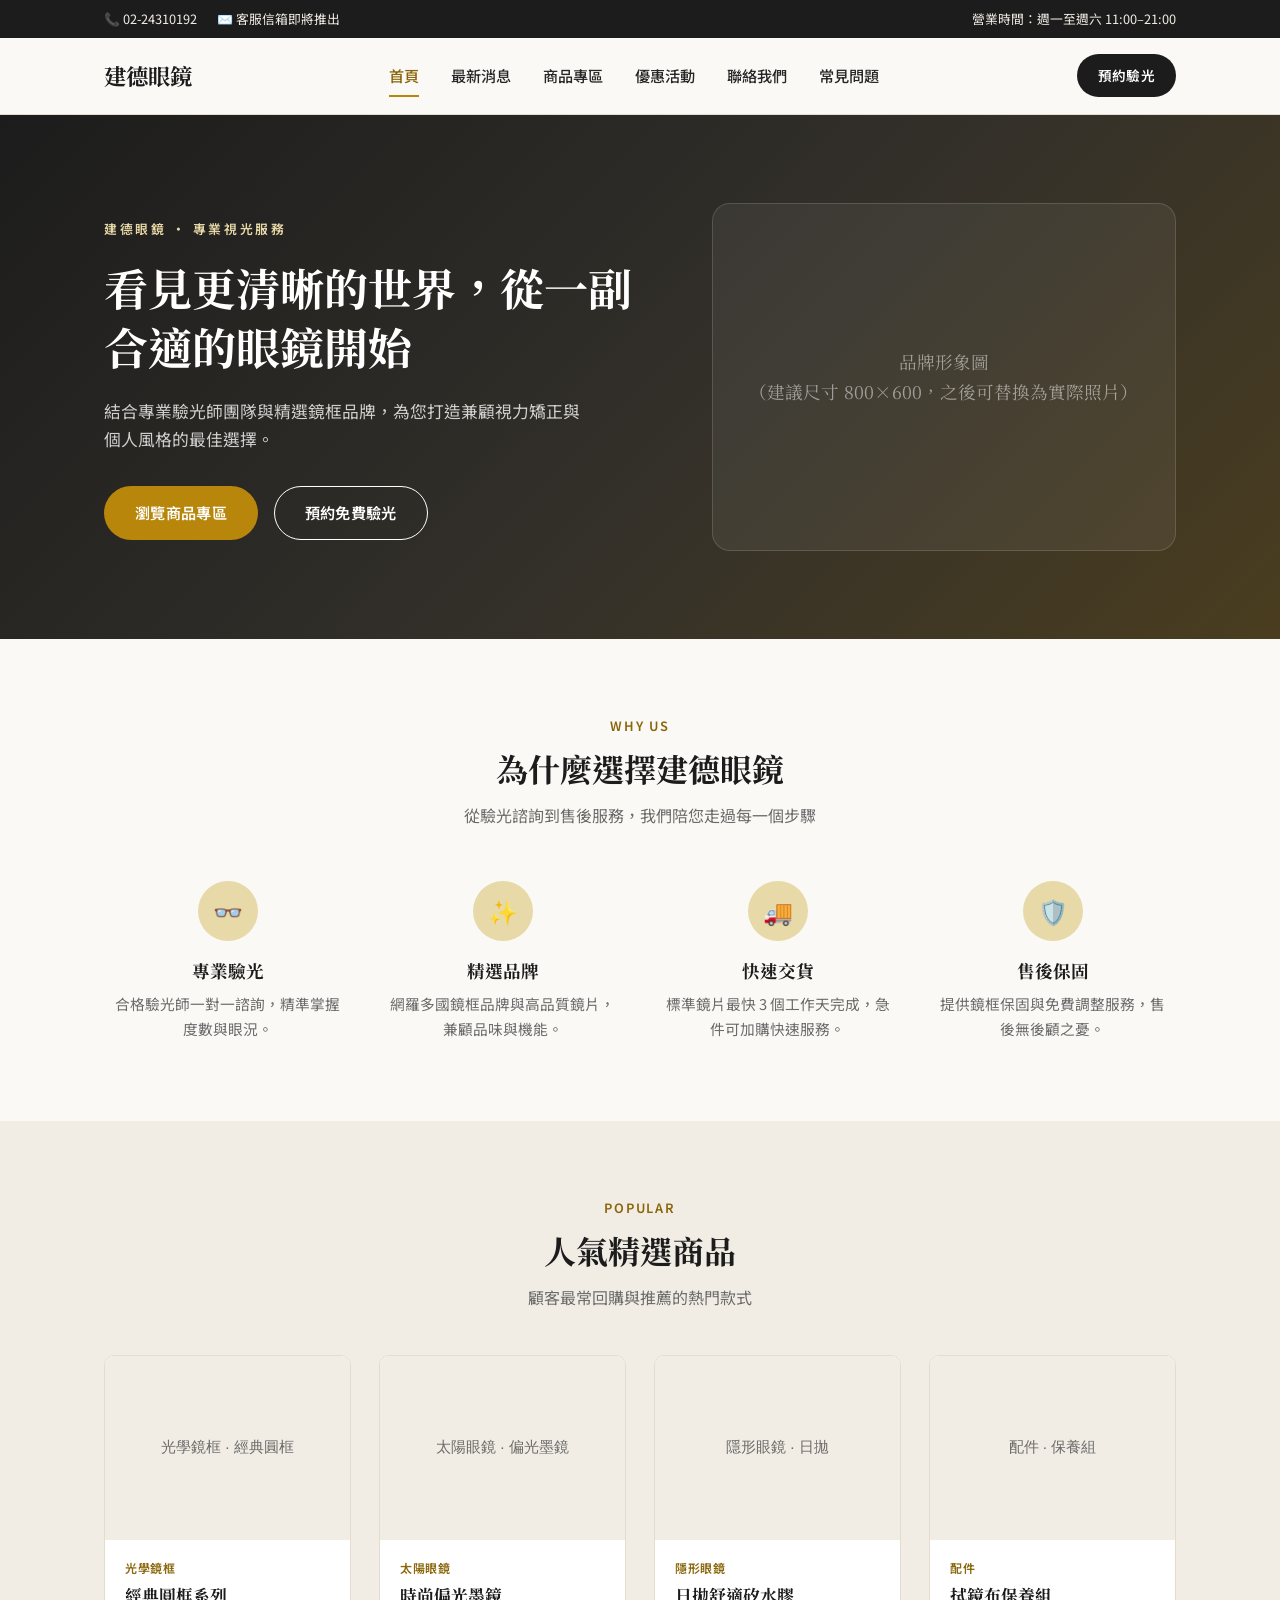
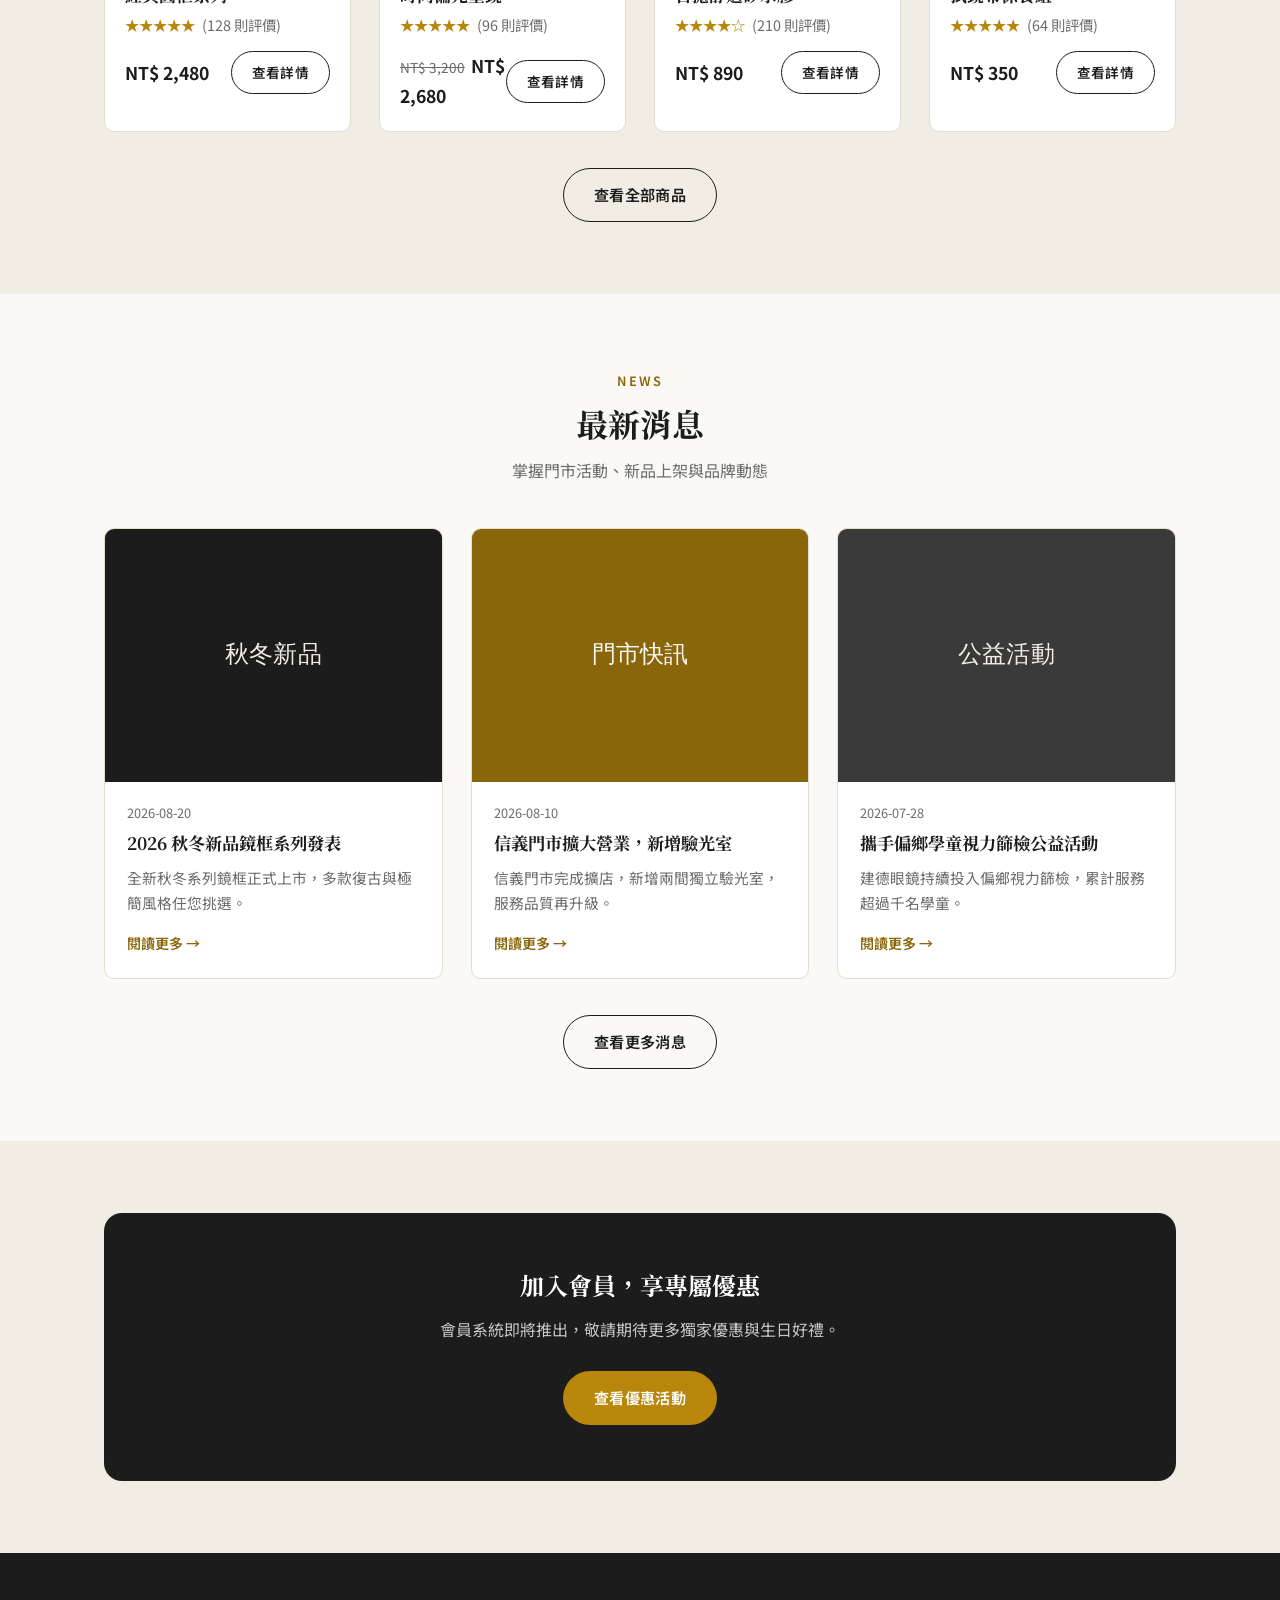
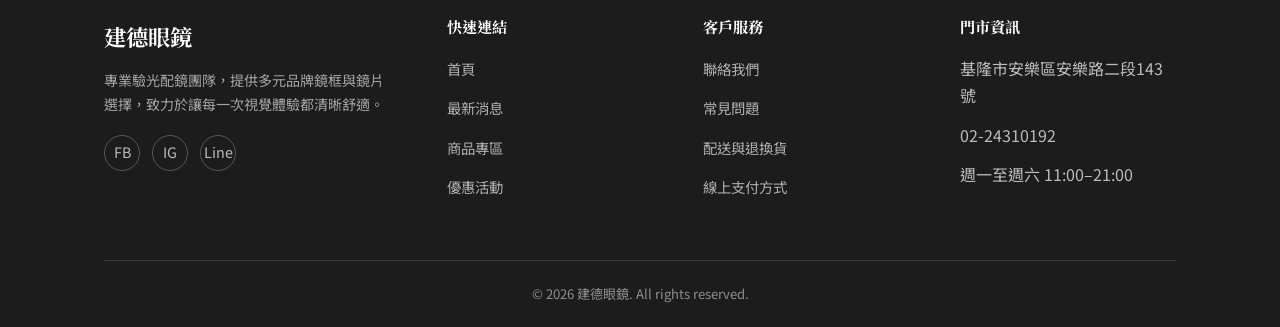
==== commit cd104a69: "Merge feature/branding-update into develop" ====
--- a/index.html
+++ b/index.html
@@ -3,8 +3,8 @@
 <head>
 <meta charset="UTF-8">
 <meta name="viewport" content="width=device-width, initial-scale=1.0">
-<title>明視眼鏡 MingShi Optical｜首頁</title>
-<meta name="description" content="明視眼鏡提供專業驗光、多元鏡框與鏡片選擇，優惠活動與線上客服一站服務。">
+<title>建德眼鏡｜首頁</title>
+<meta name="description" content="建德眼鏡提供專業驗光、多元鏡框與鏡片選擇，優惠活動與線上客服一站服務。">
 <link rel="preconnect" href="https://fonts.googleapis.com">
 <link rel="preconnect" href="https://fonts.gstatic.com" crossorigin>
 <link href="https://fonts.googleapis.com/css2?family=Noto+Sans+TC:wght@400;500;600;700&family=Noto+Serif+TC:wght@600;700&display=swap" rel="stylesheet">
@@ -16,19 +16,18 @@
   <div class="topbar">
     <div class="container">
       <div class="topbar-info">
-        <span>📞 (02) 1234-5678</span>
-        <span>✉️ service@mingshi-optical.com</span>
+        <span>📞 02-24310192</span>
+        <span>✉️ 客服信箱即將推出</span>
       </div>
       <div class="topbar-info">
-        <span>營業時間：週一至週日 10:00–21:00</span>
+        <span>營業時間：週一至週六 11:00–21:00</span>
       </div>
     </div>
   </div>
   <div class="container">
     <nav class="nav">
       <a href="index.html" class="brand">
-        <span class="brand-zh">明視眼鏡</span>
-        <span class="brand-en">MingShi Optical</span>
+        <span class="brand-zh">建德眼鏡</span>
       </a>
       <div class="nav-links" id="nav-links">
         <a href="index.html">首頁</a>
@@ -51,7 +50,7 @@
 <section class="hero">
   <div class="container">
     <div>
-      <span class="hero-eyebrow">明視眼鏡 · 專業視光服務</span>
+      <span class="hero-eyebrow">建德眼鏡 · 專業視光服務</span>
       <h1>看見更清晰的世界，從一副合適的眼鏡開始</h1>
       <p>結合專業驗光師團隊與精選鏡框品牌，為您打造兼顧視力矯正與個人風格的最佳選擇。</p>
       <div class="hero-actions">
@@ -67,7 +66,7 @@
   <div class="container">
     <div class="section-header">
       <span class="eyebrow">Why Us</span>
-      <h2>為什麼選擇明視眼鏡</h2>
+      <h2>為什麼選擇建德眼鏡</h2>
       <p>從驗光諮詢到售後服務，我們陪您走過每一個步驟</p>
     </div>
     <div class="grid grid-4">
@@ -189,7 +188,7 @@
         <div class="card-body">
           <div class="news-date">2026-07-28</div>
           <h3 class="news-title">攜手偏鄉學童視力篩檢公益活動</h3>
-          <p class="news-excerpt">明視眼鏡持續投入偏鄉視力篩檢，累計服務超過千名學童。</p>
+          <p class="news-excerpt">建德眼鏡持續投入偏鄉視力篩檢，累計服務超過千名學童。</p>
           <a href="news.html" class="news-link">閱讀更多 →</a>
         </div>
       </div>
@@ -214,8 +213,7 @@
   <div class="container">
     <div class="footer-grid">
       <div class="footer-brand">
-        <span class="brand-zh">明視眼鏡</span>
-        <span class="brand-en">MingShi Optical</span>
+        <span class="brand-zh">建德眼鏡</span>
         <p>專業驗光配鏡團隊，提供多元品牌鏡框與鏡片選擇，致力於讓每一次視覺體驗都清晰舒適。</p>
         <div class="footer-social">
           <a href="#" aria-label="Facebook">FB</a>
@@ -244,14 +242,14 @@
       <div class="footer-col">
         <h4>門市資訊</h4>
         <ul>
-          <li>台北市中山區忠孝東路二段100號</li>
-          <li>(02) 1234-5678</li>
-          <li>週一至週日 10:00–21:00</li>
+          <li>基隆市安樂區安樂路二段143號</li>
+          <li>02-24310192</li>
+          <li>週一至週六 11:00–21:00</li>
         </ul>
       </div>
     </div>
     <div class="footer-bottom">
-      &copy; 2026 明視眼鏡 MingShi Optical. All rights reserved.
+      &copy; 2026 建德眼鏡. All rights reserved.
     </div>
   </div>
 </footer>
--- a/css/style.css
+++ b/css/style.css
@@ -312,6 +312,7 @@
   font-size: 1.4rem;
   font-weight: 700;
   color: var(--color-primary);
+  white-space: nowrap;
 }
 
 .brand-en {
@@ -414,6 +415,10 @@
   .topbar-info {
     gap: 12px;
   }
+
+  .brand-zh {
+    font-size: 1.15rem;
+  }
 }
 
 /* ---------- Hero ---------- */
@@ -994,6 +999,18 @@
   padding: 20px;
 }
 
+.map-embed {
+  width: 100%;
+  border-radius: var(--radius-md);
+  overflow: hidden;
+  border: 1px solid var(--color-border);
+}
+
+.map-embed iframe {
+  display: block;
+  width: 100%;
+}
+
 /* ---------- CTA banner ---------- */
 .cta-banner {
   background: var(--color-primary);
